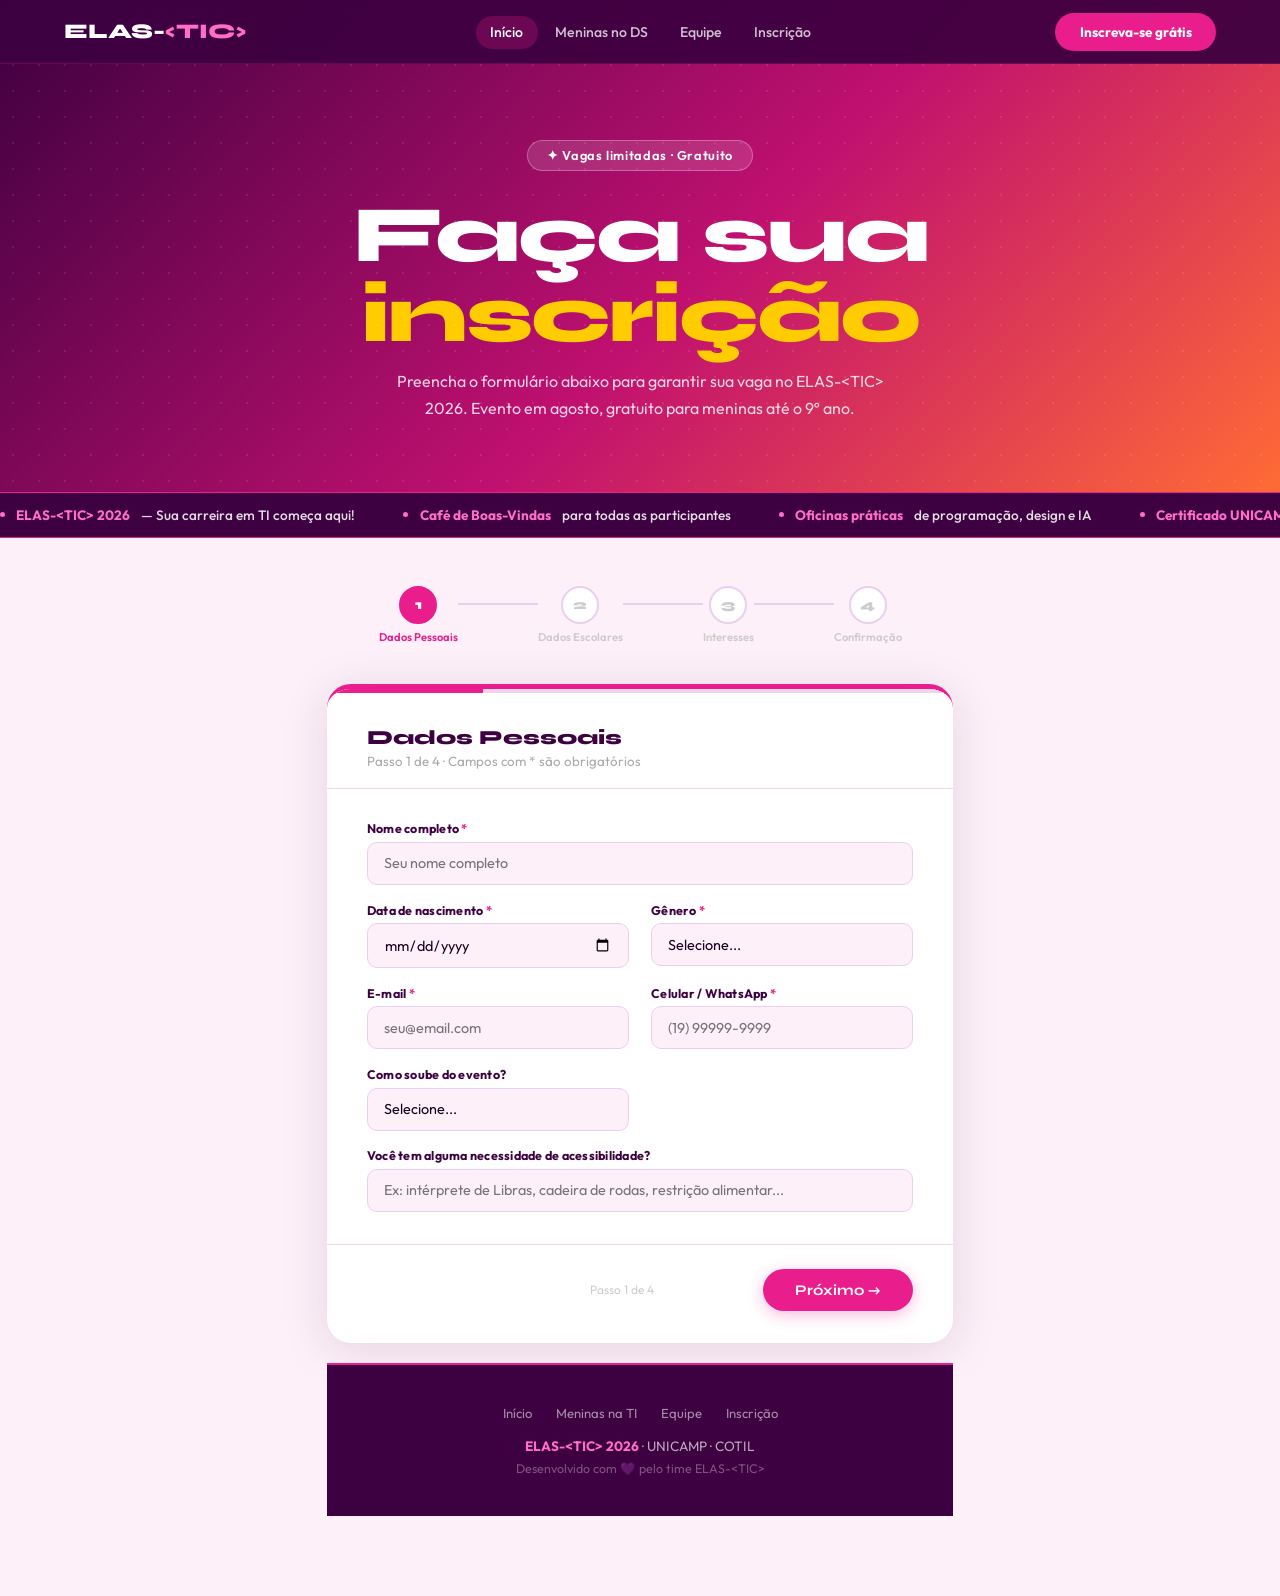
==== inscricao.html @ ea5838b5 "Add files via upload" ====
<!DOCTYPE html>
<html lang="pt-BR">
<head>
<meta charset="UTF-8">
<meta name="viewport" content="width=device-width,initial-scale=1.0">
<title>Inscrição | ELAS-&lt;TIC&gt; 2026</title>
<link rel="stylesheet" href="shared.css">
<style>
/* ===== INSCRIÇÃO PAGE ===== */
 
.page-hero {
  padding: 140px 6vw 70px;
  background: var(--grad-main);
  position: relative; overflow: hidden; text-align: center;
}
.page-hero::before {
  content:''; position:absolute; inset:0;
  background-image:radial-gradient(rgba(255,255,255,0.09) 1px,transparent 1px);
  background-size:26px 26px; pointer-events:none;
}
.page-hero h1 {
  font-family:'Syne',sans-serif;
  font-size:clamp(2.5rem,7vw,5rem); font-weight:800;
  color:#fff; line-height:1; letter-spacing:-2px; margin-bottom:0.8rem;
}
.page-hero h1 span { color:var(--amarelo); }
.page-hero p { color:rgba(255,255,255,0.82); max-width:520px; margin:0 auto; font-size:1rem; line-height:1.7; }
 
/* LAYOUT */
.form-page-wrap {
  max-width: 780px;
  margin: 0 auto;
  padding: 3rem 6vw 5rem;
}
 
/* STEP INDICATOR */
.steps-indicator {
  display: flex;
  align-items: center;
  justify-content: center;
  gap: 0;
  margin-bottom: 2.5rem;
}
.step-node {
  display: flex; flex-direction: column; align-items: center; gap: 0.4rem;
  position: relative; z-index: 1;
}
.step-circle {
  width: 38px; height: 38px; border-radius: 50%;
  display: flex; align-items: center; justify-content: center;
  font-family: 'Syne', sans-serif; font-weight: 800; font-size: 0.85rem;
  border: 2px solid #e8d0f0;
  background: #fff; color: #ccc;
  transition: all 0.3s;
}
.step-circle.active { background: var(--rosa); border-color: var(--rosa); color: #fff; }
.step-circle.done { background: var(--roxo-escuro); border-color: var(--roxo-escuro); color: #fff; }
.step-label { font-size: 0.7rem; color: #ccc; font-weight: 600; white-space: nowrap; }
.step-label.active { color: var(--rosa); }
.step-label.done { color: var(--roxo-escuro); }
.step-line {
  flex: 1; height: 2px; background: #e8d0f0;
  min-width: 40px; max-width: 80px;
  transition: background 0.3s;
  margin-bottom: 1.4rem;
}
.step-line.done { background: var(--roxo-escuro); }
 
/* FORM CARD */
.form-card {
  background: #fff;
  border-radius: 24px;
  box-shadow: 0 8px 48px rgba(61,0,64,0.12);
  border-top: 5px solid var(--rosa);
  overflow: hidden;
}
.form-card-header {
  padding: 2rem 2.5rem 1.2rem;
  border-bottom: 1px solid #f0d4ea;
}
.form-card-title {
  font-family: 'Syne', sans-serif;
  font-size: 1.25rem; font-weight: 800;
  color: var(--roxo-escuro); margin-bottom: 0.2rem;
}
.form-card-sub { font-size: 0.83rem; color: #aaa; }
.form-card-body { padding: 2rem 2.5rem; }
 
/* PANELS */
.form-panel { display: none; }
.form-panel.active { display: block; }
 
/* GRID */
.fg { display: grid; grid-template-columns: 1fr 1fr; gap: 1.1rem 1.4rem; }
.fg .full { grid-column: 1 / -1; }
.fgroup { display: flex; flex-direction: column; gap: 0.35rem; }
.flabel { font-size: 0.78rem; font-weight: 700; color: var(--roxo-escuro); letter-spacing: 0.02em; }
.req { color: var(--rosa); }
.finput, .fselect, .ftextarea {
  width: 100%; padding: 0.72rem 1rem;
  border: 1.5px solid #e8d0f0; border-radius: 10px;
  font-family: 'Outfit', sans-serif; font-size: 0.9rem;
  background: var(--rosa-pale); color: var(--texto);
  outline: none; transition: border-color 0.2s, box-shadow 0.2s;
  appearance: none; -webkit-appearance: none;
}
.finput:focus, .fselect:focus, .ftextarea:focus {
  border-color: var(--rosa);
  box-shadow: 0 0 0 3px rgba(233,30,140,0.12);
  background: #fff;
}
.finput.error { border-color: #e55; box-shadow: 0 0 0 3px rgba(220,50,50,0.1); }
.ferror { font-size: 0.72rem; color: #e55; display: none; }
.ferror.show { display: block; }
 
.fdivider {
  font-family: 'Syne', sans-serif; font-size: 0.72rem; font-weight: 700;
  text-transform: uppercase; letter-spacing: 0.1em; color: var(--rosa);
  padding-bottom: 0.5rem; border-bottom: 1px solid #f0d4ea;
  grid-column: 1 / -1; margin-top: 0.6rem;
}
 
/* CHECKBOXES */
.fcheck-group { display: flex; flex-direction: column; gap: 0.5rem; }
.fcheck-item { display: flex; align-items: flex-start; gap: 0.6rem; cursor: pointer; }
.fcheck-item input[type=checkbox] {
  width: 17px; height: 17px; accent-color: var(--rosa);
  margin-top: 2px; flex-shrink: 0; cursor: pointer;
}
.fcheck-item span { font-size: 0.87rem; color: var(--texto-suave); line-height: 1.4; }
 
/* RADIO GROUP */
.fradio-group { display: flex; flex-wrap: wrap; gap: 0.5rem; }
.fradio-pill {
  display: flex; align-items: center; gap: 0.4rem;
  cursor: pointer;
}
.fradio-pill input[type=radio] { display: none; }
.fradio-label {
  padding: 0.4rem 1rem; border-radius: 50px;
  border: 1.5px solid #e8d0f0;
  font-size: 0.83rem; font-weight: 500; color: var(--texto-suave);
  cursor: pointer; transition: all 0.18s;
  background: var(--rosa-pale);
}
.fradio-pill input[type=radio]:checked + .fradio-label {
  background: var(--rosa); border-color: var(--rosa); color: #fff;
}
 
/* NAV BUTTONS */
.form-nav {
  display: flex; justify-content: space-between; align-items: center;
  padding: 1.5rem 2.5rem 2rem;
  border-top: 1px solid #f0d4ea;
  gap: 1rem;
}
.btn-prev {
  background: none; border: 1.5px solid #e8d0f0;
  color: var(--texto-suave); padding: 0.72rem 1.6rem;
  border-radius: 50px; font-family: 'Syne', sans-serif;
  font-weight: 700; font-size: 0.88rem; cursor: pointer;
  transition: all 0.18s;
}
.btn-prev:hover { border-color: var(--rosa); color: var(--rosa); }
.btn-next {
  background: var(--rosa); color: #fff; border: none;
  padding: 0.75rem 2rem; border-radius: 50px;
  font-family: 'Syne', sans-serif; font-weight: 700; font-size: 0.92rem;
  cursor: pointer; transition: all 0.18s;
  box-shadow: 0 4px 16px rgba(233,30,140,0.3);
}
.btn-next:hover { background: var(--rosa-escuro); transform: translateY(-1px); }
.btn-submit-final {
  background: var(--grad-main); color: #fff; border: none;
  padding: 0.9rem 2.4rem; border-radius: 50px;
  font-family: 'Syne', sans-serif; font-weight: 800; font-size: 1rem;
  cursor: pointer; transition: all 0.18s;
  box-shadow: 0 6px 20px rgba(61,0,64,0.25);
}
.btn-submit-final:hover { opacity: 0.92; transform: translateY(-1px); }
 
/* PROGRESS BAR */
.progress-bar-wrap { height: 4px; background: #f0d4ea; }
.progress-bar { height: 4px; background: var(--rosa); transition: width 0.4s; }
 
/* SUCCESS SCREEN */
.success-screen {
  display: none;
  text-align: center; padding: 4rem 2rem;
}
.success-screen.show { display: block; }
.success-icon { font-size: 4rem; margin-bottom: 1rem; }
.success-title {
  font-family: 'Syne', sans-serif; font-size: 1.8rem; font-weight: 800;
  color: var(--roxo-escuro); margin-bottom: 0.5rem;
}
.success-sub { color: var(--texto-suave); font-size: 0.95rem; line-height: 1.7; margin-bottom: 2rem; }
.success-badge {
  display: inline-block; background: var(--rosa-pale);
  border: 1.5px solid rgba(233,30,140,0.2);
  border-radius: 12px; padding: 1rem 2rem;
  font-size: 0.85rem; color: var(--roxo);
  margin-bottom: 2rem;
}
 
/* INFO ASIDE */
.form-aside {
  margin-top: 1.5rem;
  background: var(--rosa-pale);
  border-radius: 16px;
  padding: 1.5rem 1.8rem;
  border-left: 4px solid var(--rosa);
}
.form-aside h4 {
  font-family: 'Syne', sans-serif; font-weight: 800;
  font-size: 0.92rem; color: var(--roxo-escuro); margin-bottom: 0.8rem;
}
.aside-items { display: flex; flex-direction: column; gap: 0.5rem; }
.aside-item { display: flex; gap: 0.7rem; align-items: flex-start; font-size: 0.83rem; color: var(--texto-suave); }
.aside-item span:first-child { flex-shrink: 0; }
 
@media (max-width: 600px) {
  .fg { grid-template-columns: 1fr; }
  .fg .full { grid-column: 1; }
  .fdivider { grid-column: 1; }
  .form-card-body { padding: 1.5rem; }
  .form-card-header { padding: 1.5rem; }
  .form-nav { padding: 1.2rem 1.5rem; }
  .steps-indicator { gap: 0; }
  .step-line { min-width: 20px; }
}
</style>
</head>
<body>
 
<!-- NAVBAR -->
<nav class="navbar">
  <a href="index.html" class="nav-logo">ELAS-<span>&lt;TIC&gt;</span></a>
  <ul class="nav-links" id="navLinks">
    <li><a href="index.html" class="active">Início</a></li>
    <li><a href="meninas-ti.html">Meninas no DS</a></li>
    <li><a href="equipe.html">Equipe</a></li>
    <li><a href="inscricao.html">Inscrição</a></li>
  </ul>
  <a href="inscricao.html" class="nav-cta">Inscreva-se grátis</a>
  <button class="nav-hamburger" id="hamburger" aria-label="Menu">
    <span></span><span></span><span></span>
  </button>
</nav>

<!-- PAGE HERO -->
<section class="page-hero">
  <div class="hero-badge" style="display:inline-block;background:rgba(255,255,255,0.13);border:1px solid rgba(255,255,255,0.28);color:#fff;padding:0.4rem 1.2rem;border-radius:50px;font-size:0.8rem;font-weight:600;letter-spacing:0.05em;margin-bottom:1.5rem">✦ Vagas limitadas · Gratuito</div>
  <h1>Faça sua <span>inscrição</span></h1>
  <p>Preencha o formulário abaixo para garantir sua vaga no ELAS-&lt;TIC&gt; 2026. Evento em agosto, gratuito para meninas até o 9º ano.</p>
</section>
 
<!-- IMAGE TICKER -->
<div class="text-ticker">
  <div class="text-ticker-track">
    <div class="ticker-item"><div class="dot"></div><strong>ELAS-&lt;TIC&gt; 2026</strong> — Sua carreira em TI começa aqui!</div>
    <div class="ticker-item"><div class="dot"></div><strong>Café de Boas-Vindas</strong> para todas as participantes</div>
    <div class="ticker-item"><div class="dot"></div><strong>Oficinas práticas</strong> de programação, design e IA</div>
    <div class="ticker-item"><div class="dot"></div> <strong>Certificado UNICAMP/COTIL</strong> ao final do evento</div>
    <div class="ticker-item"><div class="dot"></div> <strong>Agosto de 2026</strong> — Inscrições abertas!</div>
    <div class="ticker-item"><div class="dot"></div> Para <strong>Um evento exclusivo para meninas até o 9º ano</strong> · entrada gratuita</div>
    <div class="ticker-item"><div class="dot"></div><strong>UNICAMP · COTIL · DEEDUC · MCIO · Mudando Minha História</strong></div>
    <!-- duplicados -->
    <div class="ticker-item"><div class="dot"></div><strong>ELAS-&lt;TIC&gt; 2026</strong> — Sua carreira em TI começa aqui!</div>
    <div class="ticker-item"><div class="dot"></div> <strong>Café de Boas-Vindas</strong> para todas as participantes</div>
    <div class="ticker-item"><div class="dot"></div> <strong>Oficinas práticas</strong> de programação, design e IA</div>
    <div class="ticker-item"><div class="dot"></div><strong>Certificado UNICAMP/COTIL</strong> ao final do evento</div>
    <div class="ticker-item"><div class="dot"></div> <strong>Agosto de 2026</strong> — Inscrições abertas!</div>
    <div class="ticker-item"><div class="dot"></div> Para <strong>meninas do 8º EF ao 3º EM</strong> · entrada gratuita</div>
    <div class="ticker-item"><div class="dot"></div><strong>UNICAMP · COTIL · DEEDUC · MCIO · Mudando Minha História</strong></div>
  </div>
</div>
 
<!-- FORM PAGE WRAP -->
<div class="form-page-wrap">
 
  <!-- STEP INDICATOR -->
  <div class="steps-indicator">
    <div class="step-node">
      <div class="step-circle active" id="sc1">1</div>
      <div class="step-label active" id="sl1">Dados Pessoais</div>
    </div>
    <div class="step-line" id="line1"></div>
    <div class="step-node">
      <div class="step-circle" id="sc2">2</div>
      <div class="step-label" id="sl2">Dados Escolares</div>
    </div>
    <div class="step-line" id="line2"></div>
    <div class="step-node">
      <div class="step-circle" id="sc3">3</div>
      <div class="step-label" id="sl3">Interesses</div>
    </div>
    <div class="step-line" id="line3"></div>
    <div class="step-node">
      <div class="step-circle" id="sc4">4</div>
      <div class="step-label" id="sl4">Confirmação</div>
    </div>
  </div>
 
  <!-- FORM CARD -->
  <div class="form-card" id="formCard">
    <div class="progress-bar-wrap"><div class="progress-bar" id="progressBar" style="width:25%"></div></div>
    <div class="form-card-header">
      <div class="form-card-title" id="panelTitle">👤 Dados Pessoais</div>
      <div class="form-card-sub" id="panelSub">Passo 1 de 4 · Campos com * são obrigatórios</div>
    </div>
 
    <!-- PANEL 1: DADOS PESSOAIS -->
    <div class="form-card-body form-panel active" id="panel1">
      <div class="fg">
        <div class="fgroup full">
          <label class="flabel">Nome completo <span class="req">*</span></label>
          <input class="finput" id="f_nome" type="text" placeholder="Seu nome completo">
          <span class="ferror" id="e_nome">Por favor, informe seu nome completo.</span>
        </div>
        <div class="fgroup">
          <label class="flabel">Data de nascimento <span class="req">*</span></label>
          <input class="finput" id="f_nasc" type="date">
          <span class="ferror" id="e_nasc">Informe sua data de nascimento.</span>
        </div>
        <div class="fgroup">
          <label class="flabel">Gênero <span class="req">*</span></label>
          <select class="fselect" id="f_genero">
            <option value="">Selecione...</option>
            <option>Feminino</option>
            <option>Não-binário</option>
            <option>Prefiro não informar</option>
            <option>Outro</option>
          </select>
        </div>
        <div class="fgroup">
          <label class="flabel">E-mail <span class="req">*</span></label>
          <input class="finput" id="f_email" type="email" placeholder="seu@email.com">
          <span class="ferror" id="e_email">Informe um e-mail válido.</span>
        </div>
        <div class="fgroup">
          <label class="flabel">Celular / WhatsApp <span class="req">*</span></label>
          <input class="finput" id="f_tel" type="tel" placeholder="(19) 99999-9999">
          <span class="ferror" id="e_tel">Informe seu celular.</span>
        </div>
        <div class="fgroup">
          <label class="flabel">Como soube do evento?</label>
          <select class="fselect" id="f_como">
            <option value="">Selecione...</option>
            <option>Instagram</option>
            <option>Escola / Professor(a)</option>
            <option>Amiga ou familiar</option>
            <option>WhatsApp / Grupo</option>
            <option>Site da UNICAMP/COTIL</option>
            <option>Outro</option>
          </select>
        </div>
        <div class="fgroup full">
          <label class="flabel">Você tem alguma necessidade de acessibilidade?</label>
          <input class="finput" id="f_acess" type="text" placeholder="Ex: intérprete de Libras, cadeira de rodas, restrição alimentar...">
        </div>
      </div>
    </div>
 
    <!-- PANEL 2: DADOS ESCOLARES -->
    <div class="form-card-body form-panel" id="panel2">
      <div class="fg">
        <div class="fgroup">
          <label class="flabel">Estado <span class="req">*</span></label>
          <select class="fselect" id="f_estado">
            <option value="">Selecione...</option>
            <option>SP</option><option>RJ</option><option>MG</option>
            <option>RS</option><option>PR</option><option>SC</option>
            <option>BA</option><option>CE</option><option>PE</option>
            <option>GO</option><option>DF</option><option>AM</option>
            <option>PA</option><option>MT</option><option>MS</option>
            <option>Outro</option>
          </select>
          <span class="ferror" id="e_estado">Selecione seu estado.</span>
        </div>
        <div class="fgroup">
          <label class="flabel">Cidade <span class="req">*</span></label>
          <input class="finput" id="f_cidade" type="text" placeholder="Sua cidade">
          <span class="ferror" id="e_cidade">Informe sua cidade.</span>
        </div>
        <div class="fgroup full">
          <label class="flabel">Nome completo da escola <span class="req">*</span></label>
          <input class="finput" id="f_escola" type="text" placeholder="Ex: E.E. Prof. João Silva">
          <span class="ferror" id="e_escola">Informe o nome da sua escola.</span>
        </div>
        <div class="fgroup">
          <label class="flabel">Ano / Série escolar <span class="req">*</span></label>
          <select class="fselect" id="f_serie">
            <option value="">Selecione...</option>
            <optgroup label="Ensino Fundamental">
              <option>6º ano – Ensino Fundamental</option>
              <option>7º ano – Ensino Fundamental</option>
              <option>8º ano – Ensino Fundamental</option>
              <option>9º ano – Ensino Fundamental</option>
            </optgroup>
          </select>
          <span class="ferror" id="e_serie">Selecione seu ano/série.</span>
        </div>
        <div class="fgroup">
          <label class="flabel">Tipo de escola</label>
          <select class="fselect" id="f_tipo_escola">
            <option value="">Selecione...</option>
            <option>Pública estadual</option>
            <option>Pública municipal</option>
            <option>Privada / Particular</option>
            <option>Federal (COTIL, IFSP…)</option>
            <option>Outro</option>
          </select>
        </div>
        <div class="fgroup full">
          <label class="flabel">Turno de estudo</label>
          <div class="fradio-group">
            <label class="fradio-pill"><input type="radio" name="turno" value="Manhã"><span class="fradio-label"> Manhã</span></label>
            <label class="fradio-pill"><input type="radio" name="turno" value="Tarde"><span class="fradio-label">Tarde</span></label>
            <label class="fradio-pill"><input type="radio" name="turno" value="Noite"><span class="fradio-label"> Noite</span></label>
            <label class="fradio-pill"><input type="radio" name="turno" value="Integral"><span class="fradio-label"> Integral</span></label>
          </div>
        </div>
      </div>
    </div>
 
    <!-- PANEL 3: INTERESSES -->
    <div class="form-card-body form-panel" id="panel3">
      <div class="fg">
        <div class="fgroup full">
          <label class="flabel">Quais áreas de TI mais te interessam? <span class="req">*</span> <span style="color:#aaa;font-weight:400">(marque quantas quiser)</span></label>
          <div class="fcheck-group">
            <label class="fcheck-item"><input type="checkbox" name="interesse" value="Programação"><span> Programação / Desenvolvimento de Software</span></label>
            <label class="fcheck-item"><input type="checkbox" name="interesse" value="Design"><span> Design Digital / UX/UI</span></label>
            <label class="fcheck-item"><input type="checkbox" name="interesse" value="IA"><span> Inteligência Artificial / Machine Learning</span></label>
            <label class="fcheck-item"><input type="checkbox" name="interesse" value="Segurança"><span> Segurança da Informação / Cybersecurity</span></label>
            <label class="fcheck-item"><input type="checkbox" name="interesse" value="Redes"><span> Redes / Infraestrutura de TI</span></label>
            <label class="fcheck-item"><input type="checkbox" name="interesse" value="Dados"><span>Ciência de Dados / Análise de Dados</span></label>
            <label class="fcheck-item"><input type="checkbox" name="interesse" value="Mobile"><span> Desenvolvimento Mobile (apps)</span></label>
            <label class="fcheck-item"><input type="checkbox" name="interesse" value="Games"><span> Desenvolvimento de Games</span></label>
            <label class="fcheck-item"><input type="checkbox" name="interesse" value="Robótica"><span> Robótica / IoT</span></label>
            <label class="fcheck-item"><input type="checkbox" name="interesse" value="Não sei"><span> Ainda não sei — quero descobrir!</span></label>
          </div>
          <span class="ferror" id="e_interesse">Marque pelo menos uma área.</span>
        </div>
 
        <div class="fdivider"> Seu nível atual</div>
 
        <div class="fgroup full">
          <label class="flabel">Você já tem alguma experiência com tecnologia?</label>
          <select class="fselect" id="f_exp">
            <option value="">Selecione...</option>
            <option>Nenhuma — sou totalmente iniciante</option>
            <option>Já assisti tutoriais ou cursos online</option>
            <option>Tenho noções básicas de programação</option>
            <option>Já faço projetos pessoais / hobby</option>
            <option>Já trabalho ou faço estágio na área</option>
          </select>
        </div>
 
        <div class="fgroup full">
          <label class="flabel">Por que você quer participar do ELAS-&lt;TIC&gt;?</label>
          <textarea class="ftextarea" id="f_motivo" rows="3" placeholder="Conte um pouquinho sobre o que te motivou a se inscrever..."></textarea>
        </div>
      </div>
    </div>
 
    <!-- PANEL 4: CONFIRMAÇÃO -->
    <div class="form-card-body form-panel" id="panel4">
      <div class="fg">
        <div class="fdivider"> Revisão dos dados</div>
        <div class="fgroup full">
          <div id="reviewBox" style="background:var(--rosa-pale);border-radius:12px;padding:1.2rem 1.4rem;font-size:0.85rem;color:var(--texto-suave);line-height:2;border:1px solid rgba(233,30,140,0.15)"></div>
        </div>
 
        <div class="fdivider">Termos e autorização</div>
 
        <div class="fgroup full">
          <div class="fcheck-group">
            <label class="fcheck-item">
              <input type="checkbox" id="chk_imagem">
              <span>Autorizo o uso de minhas imagens (foto/vídeo) captadas no evento para divulgação do projeto ELAS-&lt;TIC&gt; em redes sociais e materiais institucionais.</span>
            </label>
            <label class="fcheck-item">
              <input type="checkbox" id="chk_lgpd">
              <span>Concordo com o tratamento dos meus dados pessoais conforme a <strong>LGPD</strong> e a <strong>política de privacidade</strong> do evento. Os dados serão usados somente para fins de organização do ELAS-&lt;TIC&gt;.</span>
            </label>
            <label class="fcheck-item">
              <input type="checkbox" id="chk_termos" required>
              <span><strong>*</strong> Li e aceito os <strong>termos de participação</strong> do ELAS-&lt;TIC&gt; 2026 e confirmo que tenho entre 13 e 17 anos, ou possuo autorização dos meus responsáveis.</span>
            </label>
          </div>
          <span class="ferror" id="e_termos">Você precisa aceitar os termos para continuar.</span>
        </div>
      </div>
    </div>
 
    <!-- SUCCESS SCREEN -->
    <div class="success-screen" id="successScreen">
      <div class="success-icon"></div>
      <div class="success-title">Inscrição enviada!</div>
      <p class="success-sub">Obrigada por se inscrever no <strong>ELAS-&lt;TIC&gt; 2026</strong>!<br>
      Em breve você receberá um e-mail de confirmação com todos os detalhes do evento.</p>
      <div class="success-badge">
       COTIL · Limeira · SP &nbsp;|&nbsp;  Agosto de 2026 &nbsp;|&nbsp;  08h00
      </div>
      <a href="index.html" class="btn btn-primary">← Voltar para o início</a>
    </div>
 
    <!-- NAV BUTTONS -->
    <div class="form-nav" id="formNav">
      <button class="btn-prev" id="btnPrev" style="visibility:hidden">← Voltar</button>
      <span style="font-size:0.75rem;color:#ccc" id="stepCounter">Passo 1 de 4</span>
      <button class="btn-next" id="btnNext">Próximo →</button>
    </div>
  </div>
 
  <br>
  
 
<!-- FOOTER -->
<footer class="footer">
  <div class="footer-links">
    <a href="index.html">Início</a>
    <a href="meninas-ti.html">Meninas na TI</a>
    <a href="equipe.html">Equipe</a>
    <a href="inscricao.html">Inscrição</a>
  </div>
  <p><strong>ELAS-&lt;TIC&gt; 2026</strong> · UNICAMP · COTIL</p>
  <p style="margin-top:0.4rem;opacity:0.5;font-size:0.78rem">Desenvolvido com 💜 pelo time ELAS-&lt;TIC&gt;</p>
</footer>
 
<script>
// ---- HAMBURGER ----
document.getElementById('hamburger').addEventListener('click',()=>document.getElementById('navLinks').classList.toggle('open'));
 
// ---- MULTI-STEP FORM ----
let currentStep = 1;
const totalSteps = 4;
 
const panelTitles = [
  ' Dados Pessoais',
  ' Dados Escolares',
  ' Áreas de Interesse',
  ' Confirmação e Termos'
];
 
function updateUI(){
  // panels
  for(let i=1;i<=totalSteps;i++){
    document.getElementById('panel'+i).classList.toggle('active', i===currentStep);
    const sc = document.getElementById('sc'+i);
    const sl = document.getElementById('sl'+i);
    if(i < currentStep){ sc.className='step-circle done'; sc.textContent='✓'; sl.className='step-label done'; }
    else if(i === currentStep){ sc.className='step-circle active'; sc.textContent=i; sl.className='step-label active'; }
    else { sc.className='step-circle'; sc.textContent=i; sl.className='step-label'; }
    if(i < totalSteps){
      document.getElementById('line'+i).className = 'step-line' + (i < currentStep ? ' done' : '');
    }
  }
  // progress bar
  document.getElementById('progressBar').style.width = (currentStep/totalSteps*100)+'%';
  // titles
  document.getElementById('panelTitle').textContent = panelTitles[currentStep-1];
  document.getElementById('panelSub').textContent = `Passo ${currentStep} de ${totalSteps} · Campos com * são obrigatórios`;
  document.getElementById('stepCounter').textContent = `Passo ${currentStep} de ${totalSteps}`;
  // buttons
  document.getElementById('btnPrev').style.visibility = currentStep > 1 ? 'visible' : 'hidden';
  const btnNext = document.getElementById('btnNext');
  if(currentStep === totalSteps){
    btnNext.textContent = ''; btnNext.className = 'btn-submit-final';
    btnNext.textContent = ' Enviar inscrição';
  } else {
    btnNext.textContent = 'Próximo →'; btnNext.className = 'btn-next';
  }
  // review box on step 4
  if(currentStep === 4) buildReview();
}
 
function buildReview(){
  const nome = document.getElementById('f_nome').value;
  const nasc = document.getElementById('f_nasc').value;
  const email = document.getElementById('f_email').value;
  const tel = document.getElementById('f_tel').value;
  const estado = document.getElementById('f_estado').value;
  const cidade = document.getElementById('f_cidade').value;
  const escola = document.getElementById('f_escola').value;
  const serie = document.getElementById('f_serie').value;
  const interesses = [...document.querySelectorAll('input[name=interesse]:checked')].map(c=>c.value).join(', ') || '—';
  document.getElementById('reviewBox').innerHTML = `
    <strong>Nome:</strong> ${nome||'—'}<br>
    <strong>Data de nascimento:</strong> ${nasc||'—'}<br>
    <strong>E-mail:</strong> ${email||'—'}<br>
    <strong>Celular:</strong> ${tel||'—'}<br>
    <strong>Estado / Cidade:</strong> ${estado||'—'} / ${cidade||'—'}<br>
    <strong>Escola:</strong> ${escola||'—'}<br>
    <strong>Ano/Série:</strong> ${serie||'—'}<br>
    <strong>Interesses em TI:</strong> ${interesses}
  `;
}
 
function validateStep(step){
  let ok = true;
  const show = (id, msg) => {
    const el = document.getElementById(id);
    if(el){ el.classList.add('show'); el.textContent = msg; }
    ok = false;
  };
  const hide = id => { const el=document.getElementById(id); if(el) el.classList.remove('show'); };
  const val = id => (document.getElementById(id)||{}).value||'';
 
  if(step===1){
    val('f_nome').trim().length<3 ? show('e_nome','Informe seu nome completo.') : hide('e_nome');
    !val('f_nasc') ? show('e_nasc','Informe sua data de nascimento.') : hide('e_nasc');
    !val('f_email').includes('@') ? show('e_email','Informe um e-mail válido.') : hide('e_email');
    val('f_tel').trim().length<8 ? show('e_tel','Informe seu celular com DDD.') : hide('e_tel');
  }
  if(step===2){
    !val('f_estado') ? show('e_estado','Selecione seu estado.') : hide('e_estado');
    val('f_cidade').trim().length<2 ? show('e_cidade','Informe sua cidade.') : hide('e_cidade');
    val('f_escola').trim().length<3 ? show('e_escola','Informe o nome da sua escola.') : hide('e_escola');
    !val('f_serie') ? show('e_serie','Selecione seu ano/série.') : hide('e_serie');
  }
  if(step===3){
    const checked = document.querySelectorAll('input[name=interesse]:checked').length;
    checked===0 ? show('e_interesse','Marque pelo menos uma área de interesse.') : hide('e_interesse');
    if(checked===0) ok=false;
  }
  if(step===4){
    const termos = document.getElementById('chk_termos').checked;
    !termos ? show('e_termos','Você precisa aceitar os termos para finalizar a inscrição.') : hide('e_termos');
  }
  return ok;
}
 
document.getElementById('btnNext').addEventListener('click', () => {
  if(!validateStep(currentStep)) return;
  if(currentStep < totalSteps){ currentStep++; updateUI(); window.scrollTo({top:320,behavior:'smooth'}); }
  else {
    // submit
    document.getElementById('formCard').querySelector('.progress-bar-wrap').style.display='none';
    document.getElementById('formCard').querySelector('.form-card-header').style.display='none';
    for(let i=1;i<=4;i++) document.getElementById('panel'+i).style.display='none';
    document.getElementById('formNav').style.display='none';
    document.getElementById('successScreen').classList.add('show');
    window.scrollTo({top:300,behavior:'smooth'});
  }
});
 
document.getElementById('btnPrev').addEventListener('click', () => {
  if(currentStep > 1){ currentStep--; updateUI(); window.scrollTo({top:320,behavior:'smooth'}); }
});
 
updateUI();
</script>
</body>
</html>
---- shared.css ----
/* ===== ELAS-<TIC> 2026 — Shared Styles ===== */
@import url('https://fonts.googleapis.com/css2?family=Syne:wght@400;600;700;800&family=Outfit:wght@300;400;500;600&display=swap');
 
:root {
  --rosa:        #e91e8c;
  --rosa-escuro: #b8106e;
  --rosa-claro:  #ff6ec7;
  --rosa-pale:   #fdf0f8;
  --laranja:     #ff6b35;
  --amarelo:     #ffcc02;
  --roxo:        #6a0572;
  --roxo-escuro: #3d0040;
  --roxo-mid:    #55035c;
  --branco:      #ffffff;
  --texto:       #1a0020;
  --texto-suave: #6b4070;
 
  --grad-main:   linear-gradient(135deg, #3d0040 0%, #c01070 55%, #ff6b35 100%);
  --grad-card:   linear-gradient(135deg, #6a0572 0%, #e91e8c 100%);
  --grad-soft:   linear-gradient(135deg, #fdf0f8 0%, #ffe4f6 100%);
 
  --shadow-sm:   0 2px 12px rgba(233,30,140,0.08);
  --shadow-md:   0 6px 28px rgba(233,30,140,0.14);
  --shadow-lg:   0 16px 48px rgba(61,0,64,0.18);
  --radius:      18px;
  --radius-sm:   10px;
}
 
*, *::before, *::after { margin:0; padding:0; box-sizing:border-box; }
html { scroll-behavior:smooth; font-size:16px; }
 
body {
  font-family: 'Outfit', sans-serif;
  background: var(--rosa-pale);
  color: var(--texto);
  overflow-x: hidden;
  -webkit-font-smoothing: antialiased;
}
 
/* ---- NAVBAR ---- */
.navbar {
  position: fixed; top:0; left:0; width:100%; z-index:999;
  background: rgba(61,0,64,0.94);
  backdrop-filter: blur(14px);
  -webkit-backdrop-filter: blur(14px);
  border-bottom: 1px solid rgba(233,30,140,0.25);
  height: 64px;
  display: flex; align-items:center;
  padding: 0 5vw;
  gap: 2rem;
}
.nav-logo {
  font-family:'Syne',sans-serif; font-weight:800; font-size:1.3rem;
  color:#fff; text-decoration:none; white-space:nowrap; flex-shrink:0;
}
.nav-logo span { color:var(--rosa-claro); }
.nav-links {
  display:flex; gap:0.2rem; list-style:none;
  flex:1; justify-content:center;
}
.nav-links a {
  color:rgba(255,255,255,0.75); text-decoration:none;
  font-size:0.88rem; font-weight:500;
  padding:0.45rem 0.9rem; border-radius:50px;
  transition:all 0.2s;
  white-space:nowrap;
}
.nav-links a:hover, .nav-links a.active {
  color:#fff; background:rgba(233,30,140,0.25);
}
.nav-cta {
  background:var(--rosa); color:#fff;
  padding:0.5rem 1.4rem; border-radius:50px;
  text-decoration:none; font-weight:700; font-size:0.85rem;
  transition:all 0.2s; white-space:nowrap; flex-shrink:0;
  border:2px solid transparent;
}
.nav-cta:hover { background:transparent; border-color:var(--rosa-claro); color:var(--rosa-claro); }
 
.nav-hamburger {
  display:none; flex-direction:column; gap:5px; cursor:pointer;
  margin-left:auto; background:none; border:none; padding:4px;
}
.nav-hamburger span {
  display:block; width:22px; height:2px;
  background:#fff; border-radius:2px; transition:all 0.3s;
}
 
/* ---- IMAGE TICKER (thin carousel) ---- */
.img-ticker {
  overflow:hidden;
  background:var(--roxo-escuro);
  border-top:2px solid var(--rosa);
  border-bottom:2px solid var(--rosa);
  height:96px;
  display:flex; align-items:center;
}
.img-ticker-track {
  display:flex; gap:12px; align-items:center;
  animation: tickerScroll 30s linear infinite;
  width:max-content;
}
.img-ticker-track:hover { animation-play-state:paused; }
.ticker-img {
  width:140px; height:72px; border-radius:8px;
  object-fit:cover; flex-shrink:0;
  border:2px solid rgba(233,30,140,0.3);
}
.ticker-label {
  color:rgba(255,255,255,0.6); font-size:0.75rem;
  font-weight:600; letter-spacing:0.08em;
  text-transform:uppercase; white-space:nowrap;
  padding:0 1rem; flex-shrink:0;
}
@keyframes tickerScroll {
  from { transform:translateX(0); }
  to   { transform:translateX(-50%); }
}
 
/* ---- TEXT TICKER ---- */
.text-ticker {
  overflow:hidden; background:var(--roxo-escuro);
  border-top:1.5px solid var(--rosa); border-bottom:1.5px solid var(--rosa);
  padding:0.8rem 0;
}
.text-ticker-track {
  display:flex; gap:3rem; animation:tickerScroll 28s linear infinite;
  width:max-content;
}
.text-ticker-track:hover { animation-play-state:paused; }
.ticker-item {
  display:flex; align-items:center; gap:0.7rem;
  color:rgba(255,255,255,0.85); font-size:0.85rem; font-weight:500;
  white-space:nowrap;
}
.ticker-item .dot {
  width:5px; height:5px; border-radius:50%;
  background:var(--rosa-claro); flex-shrink:0;
}
.ticker-item strong { color:var(--rosa-claro); }
 
/* ---- SECTION COMMONS ---- */
.section { padding:5.5rem 6vw; }
.section--dark { background:var(--grad-main); position:relative; overflow:hidden; }
.section--dark::before {
  content:''; position:absolute; inset:0;
  background-image:radial-gradient(rgba(255,255,255,0.07) 1px, transparent 1px);
  background-size:24px 24px; pointer-events:none;
}
.section--white { background:#fff; }
.section--pale  { background:var(--rosa-pale); }
 
.section-tag {
  font-family:'Syne',sans-serif; font-size:0.75rem; font-weight:700;
  letter-spacing:0.15em; text-transform:uppercase;
  color:var(--rosa); margin-bottom:0.7rem; display:block;
}
.section-tag--light { color:rgba(255,255,255,0.6); }
 
.section-title {
  font-family:'Syne',sans-serif;
  font-size:clamp(1.9rem,4vw,2.9rem); font-weight:800;
  line-height:1.1; color:var(--roxo-escuro); margin-bottom:1rem;
}
.section-title--light { color:#fff; }
.section-title span { color:var(--rosa); }
.section-title--light span { color:var(--amarelo); }
 
.section-body {
  font-size:1rem; line-height:1.75;
  color:var(--texto-suave); max-width:580px;
}
.section-body--light { color:rgba(255,255,255,0.8); }
 
/* ---- BUTTONS ---- */
.btn {
  display:inline-flex; align-items:center; gap:0.5rem;
  padding:0.8rem 2rem; border-radius:50px;
  font-family:'Syne',sans-serif; font-weight:700; font-size:0.95rem;
  text-decoration:none; cursor:pointer; border:2px solid transparent;
  transition:all 0.2s;
}
.btn-primary { background:var(--rosa); color:#fff; }
.btn-primary:hover { background:var(--rosa-escuro); transform:translateY(-2px); box-shadow:var(--shadow-md); }
.btn-white { background:#fff; color:var(--roxo-escuro); }
.btn-white:hover { background:var(--rosa-pale); transform:translateY(-2px); }
.btn-outline-white { border-color:rgba(255,255,255,0.6); color:#fff; }
.btn-outline-white:hover { background:rgba(255,255,255,0.12); }
 
/* ---- CARDS ---- */
.card {
  background:#fff; border-radius:var(--radius);
  padding:2rem 1.6rem;
  box-shadow:var(--shadow-sm);
  border:1px solid rgba(233,30,140,0.1);
  transition:transform 0.2s, box-shadow 0.2s;
}
.card:hover { transform:translateY(-4px); box-shadow:var(--shadow-md); }
.card-glass {
  background:rgba(255,255,255,0.1);
  backdrop-filter:blur(8px);
  border:1px solid rgba(255,255,255,0.2);
  border-radius:var(--radius);
  padding:2rem 1.6rem;
  transition:transform 0.2s, background 0.2s;
}
.card-glass:hover { transform:translateY(-4px); background:rgba(255,255,255,0.18); }
 
/* ---- FOOTER ---- */
.footer {
  background:var(--roxo-escuro);
  border-top:2px solid var(--rosa);
  padding:2.5rem 6vw;
  text-align:center;
  color:rgba(255,255,255,0.65); font-size:0.85rem;
}
.footer strong { color:var(--rosa-claro); }
.footer-links { display:flex; gap:1.5rem; justify-content:center; flex-wrap:wrap; margin-bottom:1rem; }
.footer-links a { color:rgba(255,255,255,0.55); text-decoration:none; font-size:0.82rem; transition:color 0.2s; }
.footer-links a:hover { color:var(--rosa-claro); }
 
/* ---- MODAL ---- */
.modal-overlay {
  position:fixed; inset:0; z-index:2000;
  background:rgba(0,0,0,0.55); backdrop-filter:blur(4px);
  display:flex; align-items:center; justify-content:center;
  opacity:0; pointer-events:none;
  transition:opacity 0.25s;
  padding:1.5rem;
}
.modal-overlay.open { opacity:1; pointer-events:all; }
.modal-box {
  background:#fff; border-radius:24px;
  padding:2.5rem; max-width:420px; width:100%;
  position:relative;
  box-shadow: 0 24px 80px rgba(0,0,0,0.3);
  transform:scale(0.92) translateY(16px);
  transition:transform 0.25s;
  border-top:5px solid var(--rosa);
}
.modal-overlay.open .modal-box { transform:scale(1) translateY(0); }
.modal-close {
  position:absolute; top:1rem; right:1rem;
  background:none; border:none; cursor:pointer;
  font-size:1.4rem; color:#aaa; line-height:1;
  transition:color 0.2s;
}
.modal-close:hover { color:var(--rosa); }
 
/* ---- TEAM AVATAR ---- */
.team-grid {
  display:flex; flex-wrap:wrap; gap:1.5rem;
  justify-content:center; margin-top:2.5rem;
}
.team-card {
  display:flex; flex-direction:column; align-items:center; gap:0.7rem;
  cursor:pointer; width:130px;
}
.team-avatar {
  width:100px; height:100px; border-radius:50%;
  background:var(--grad-main);
  display:flex; align-items:center; justify-content:center;
  font-family:'Syne',sans-serif; font-size:1.8rem; font-weight:800;
  color:#fff; border:3px solid transparent;
  transition:all 0.22s;
  box-shadow:var(--shadow-sm);
  overflow:hidden; position:relative;
}
.team-avatar img { width:100%; height:100%; object-fit:cover; }
.team-card:hover .team-avatar {
  transform:scale(1.06);
  border-color:var(--rosa);
  box-shadow:0 0 0 4px rgba(233,30,140,0.2), var(--shadow-md);
}
.team-name { font-weight:600; font-size:0.82rem; text-align:center; color:var(--roxo-escuro); }
.team-role { font-size:0.73rem; color:var(--rosa); font-weight:500; }
 
/* ---- FORMS ---- */
.form-wrapper {
  max-width:720px; margin:3rem auto 0;
  background:#fff; border-radius:24px; padding:2.8rem;
  box-shadow:var(--shadow-lg); border-top:5px solid var(--rosa);
}
.form-title { font-family:'Syne',sans-serif; font-size:1.45rem; font-weight:800; color:var(--roxo-escuro); margin-bottom:0.3rem; }
.form-subtitle { font-size:0.88rem; color:#999; margin-bottom:1.8rem; }
.form-step-bar { display:flex; gap:0.4rem; margin-bottom:2rem; }
.form-step { flex:1; height:4px; border-radius:99px; background:#f0d4ea; }
.form-step.active { background:var(--rosa); }
.form-grid { display:grid; grid-template-columns:1fr 1fr; gap:1.1rem 1.4rem; }
.form-group { display:flex; flex-direction:column; gap:0.35rem; }
.form-group.full { grid-column:1/-1; }
.form-label { font-size:0.8rem; font-weight:700; color:var(--roxo-escuro); letter-spacing:0.02em; }
.req { color:var(--rosa); }
.form-input, .form-select, .form-textarea {
  width:100%; padding:0.72rem 1rem;
  border:1.5px solid #e8d0f0; border-radius:var(--radius-sm);
  font-family:'Outfit',sans-serif; font-size:0.92rem;
  background:var(--rosa-pale); color:var(--texto);
  outline:none; transition:border-color 0.2s, box-shadow 0.2s;
}
.form-input:focus, .form-select:focus, .form-textarea:focus {
  border-color:var(--rosa);
  box-shadow:0 0 0 3px rgba(233,30,140,0.12);
  background:#fff;
}
.form-divider {
  font-family:'Syne',sans-serif; font-size:0.75rem; font-weight:700;
  text-transform:uppercase; letter-spacing:0.1em; color:var(--rosa);
  margin:1.6rem 0 0.8rem; padding-bottom:0.5rem;
  border-bottom:1px solid #f0d4ea; grid-column:1/-1;
}
.checkbox-group { display:flex; flex-direction:column; gap:0.5rem; }
.checkbox-item { display:flex; align-items:flex-start; gap:0.6rem; cursor:pointer; }
.checkbox-item input[type=checkbox] { width:17px; height:17px; accent-color:var(--rosa); margin-top:2px; flex-shrink:0; }
.checkbox-item span { font-size:0.88rem; color:var(--texto-suave); line-height:1.4; }
.btn-submit {
  width:100%; background:var(--grad-main); color:#fff; border:none;
  padding:1rem; border-radius:12px; font-family:'Syne',sans-serif;
  font-weight:700; font-size:1rem; cursor:pointer; margin-top:1.5rem;
  transition:opacity 0.2s, transform 0.15s; grid-column:1/-1;
}
.btn-submit:hover { opacity:0.9; transform:translateY(-1px); }
 
/* ---- RESPONSIVE ---- */
@media (max-width:768px) {
  .nav-links { display:none; }
  .nav-links.open {
    display:flex; flex-direction:column;
    position:fixed; top:64px; left:0; width:100%;
    background:rgba(61,0,64,0.97); padding:1.5rem 5vw 2rem;
    gap:0.5rem; border-bottom:2px solid var(--rosa);
  }
  .nav-hamburger { display:flex; }
  .section { padding:4rem 5vw; }
  .form-grid { grid-template-columns:1fr; }
  .form-group.full { grid-column:1; }
  .form-divider { grid-column:1; }
  .btn-submit { grid-column:1; }
}
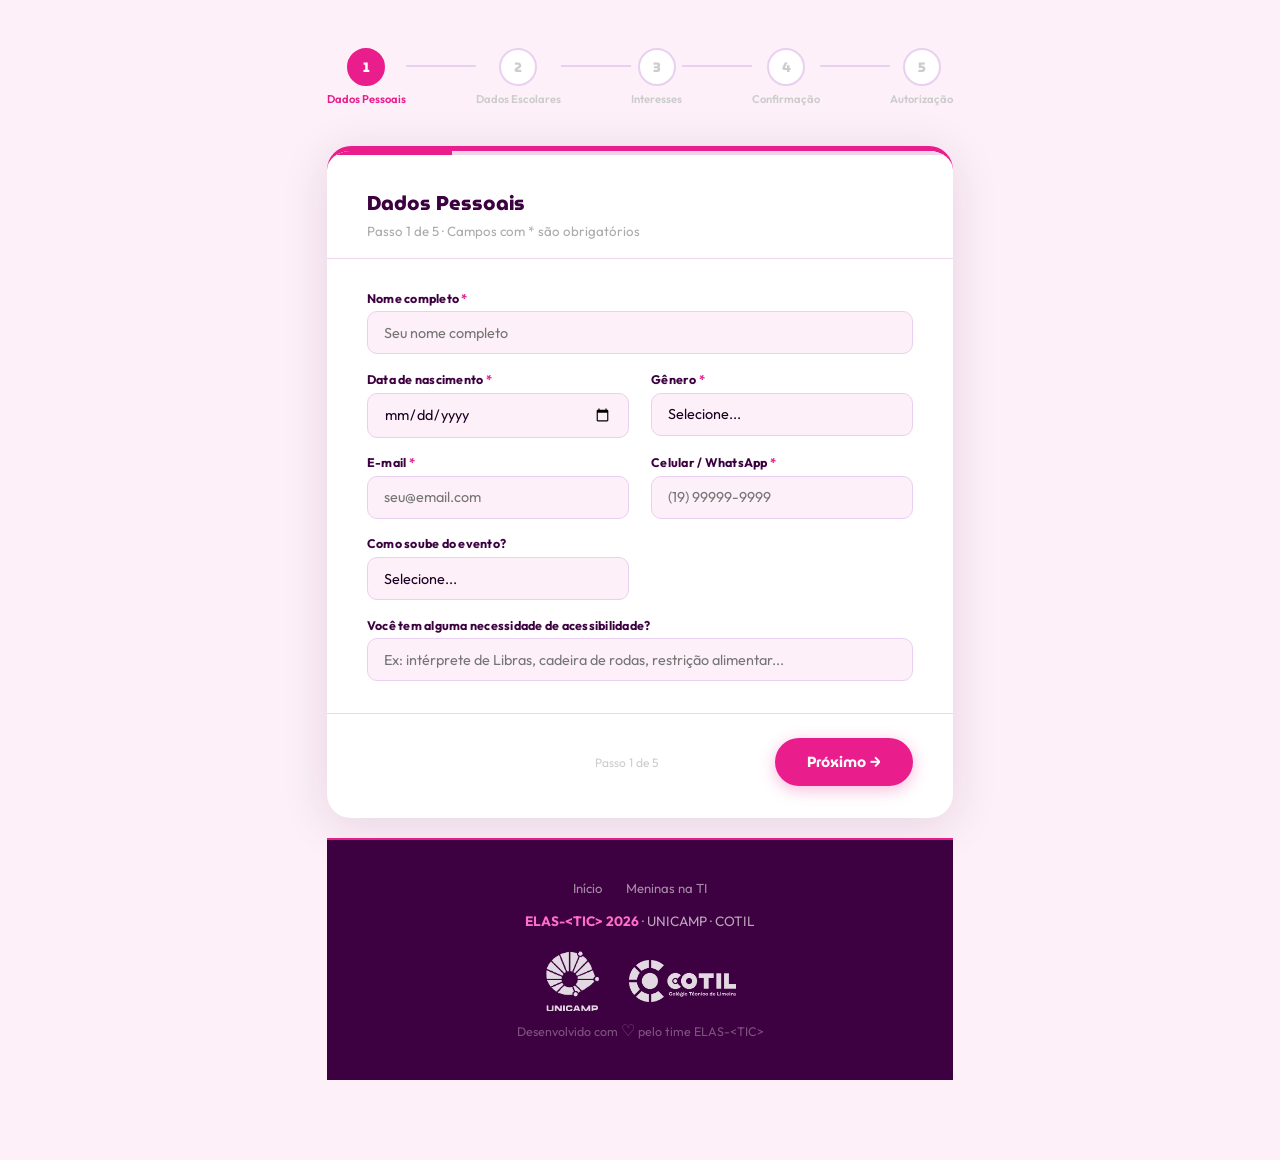
==== commit 421bf395: "mais atualizações" ====
--- a/inscricao.html
+++ b/inscricao.html
@@ -1,9 +1,10 @@
-<!DOCTYPE html>
+﻿<!DOCTYPE html>
 <html lang="pt-BR">
 <head>
 <meta charset="UTF-8">
 <meta name="viewport" content="width=device-width,initial-scale=1.0">
 <title>Inscrição | ELAS-&lt;TIC&gt; 2026</title>
+<link rel="icon" type="image/png" href="img/logo.png">
 <link rel="stylesheet" href="shared.css">
 <style>
 /* ===== INSCRIÇÃO PAGE ===== */
@@ -19,7 +20,7 @@
   background-size:26px 26px; pointer-events:none;
 }
 .page-hero h1 {
-  font-family:'Syne',sans-serif;
+  font-family:'MuseoModerno',sans-serif;
   font-size:clamp(2.5rem,7vw,5rem); font-weight:800;
   color:#fff; line-height:1; letter-spacing:-2px; margin-bottom:0.8rem;
 }
@@ -48,7 +49,7 @@
 .step-circle {
   width: 38px; height: 38px; border-radius: 50%;
   display: flex; align-items: center; justify-content: center;
-  font-family: 'Syne', sans-serif; font-weight: 800; font-size: 0.85rem;
+  font-family: 'MuseoModerno', sans-serif; font-weight: 800; font-size: 0.85rem;
   border: 2px solid #e8d0f0;
   background: #fff; color: #ccc;
   transition: all 0.3s;
@@ -79,7 +80,7 @@
   border-bottom: 1px solid #f0d4ea;
 }
 .form-card-title {
-  font-family: 'Syne', sans-serif;
+  font-family: 'MuseoModerno', sans-serif;
   font-size: 1.25rem; font-weight: 800;
   color: var(--roxo-escuro); margin-bottom: 0.2rem;
 }
@@ -114,7 +115,7 @@
 .ferror.show { display: block; }
  
 .fdivider {
-  font-family: 'Syne', sans-serif; font-size: 0.72rem; font-weight: 700;
+  font-family: 'MuseoModerno', sans-serif; font-size: 0.72rem; font-weight: 700;
   text-transform: uppercase; letter-spacing: 0.1em; color: var(--rosa);
   padding-bottom: 0.5rem; border-bottom: 1px solid #f0d4ea;
   grid-column: 1 / -1; margin-top: 0.6rem;
@@ -157,7 +158,7 @@
 .btn-prev {
   background: none; border: 1.5px solid #e8d0f0;
   color: var(--texto-suave); padding: 0.72rem 1.6rem;
-  border-radius: 50px; font-family: 'Syne', sans-serif;
+  border-radius: 50px; font-family: 'MuseoModerno', sans-serif;
   font-weight: 700; font-size: 0.88rem; cursor: pointer;
   transition: all 0.18s;
 }
@@ -165,7 +166,7 @@
 .btn-next {
   background: var(--rosa); color: #fff; border: none;
   padding: 0.75rem 2rem; border-radius: 50px;
-  font-family: 'Syne', sans-serif; font-weight: 700; font-size: 0.92rem;
+  font-family: 'MuseoModerno', sans-serif; font-weight: 700; font-size: 0.92rem;
   cursor: pointer; transition: all 0.18s;
   box-shadow: 0 4px 16px rgba(233,30,140,0.3);
 }
@@ -173,7 +174,7 @@
 .btn-submit-final {
   background: var(--grad-main); color: #fff; border: none;
   padding: 0.9rem 2.4rem; border-radius: 50px;
-  font-family: 'Syne', sans-serif; font-weight: 800; font-size: 1rem;
+  font-family: 'MuseoModerno', sans-serif; font-weight: 800; font-size: 1rem;
   cursor: pointer; transition: all 0.18s;
   box-shadow: 0 6px 20px rgba(61,0,64,0.25);
 }
@@ -191,7 +192,7 @@
 .success-screen.show { display: block; }
 .success-icon { font-size: 4rem; margin-bottom: 1rem; }
 .success-title {
-  font-family: 'Syne', sans-serif; font-size: 1.8rem; font-weight: 800;
+  font-family: 'MuseoModerno', sans-serif; font-size: 1.8rem; font-weight: 800;
   color: var(--roxo-escuro); margin-bottom: 0.5rem;
 }
 .success-sub { color: var(--texto-suave); font-size: 0.95rem; line-height: 1.7; margin-bottom: 2rem; }
@@ -212,12 +213,16 @@
   border-left: 4px solid var(--rosa);
 }
 .form-aside h4 {
-  font-family: 'Syne', sans-serif; font-weight: 800;
+  font-family: 'MuseoModerno', sans-serif; font-weight: 800;
   font-size: 0.92rem; color: var(--roxo-escuro); margin-bottom: 0.8rem;
 }
 .aside-items { display: flex; flex-direction: column; gap: 0.5rem; }
 .aside-item { display: flex; gap: 0.7rem; align-items: flex-start; font-size: 0.83rem; color: var(--texto-suave); }
 .aside-item span:first-child { flex-shrink: 0; }
+
+.meuHidden {
+  display: none;
+}
  
 @media (max-width: 600px) {
   .fg { grid-template-columns: 1fr; }
@@ -232,50 +237,7 @@
 </style>
 </head>
 <body>
- 
-<!-- NAVBAR -->
-<nav class="navbar">
-  <a href="index.html" class="nav-logo">ELAS-<span>&lt;TIC&gt;</span></a>
-  <ul class="nav-links" id="navLinks">
-    <li><a href="index.html" class="active">Início</a></li>
-    <li><a href="meninas-ti.html">Meninas no DS</a></li>
-    <li><a href="equipe.html">Equipe</a></li>
-    <li><a href="inscricao.html">Inscrição</a></li>
-  </ul>
-  <a href="inscricao.html" class="nav-cta">Inscreva-se grátis</a>
-  <button class="nav-hamburger" id="hamburger" aria-label="Menu">
-    <span></span><span></span><span></span>
-  </button>
-</nav>
-
-<!-- PAGE HERO -->
-<section class="page-hero">
-  <div class="hero-badge" style="display:inline-block;background:rgba(255,255,255,0.13);border:1px solid rgba(255,255,255,0.28);color:#fff;padding:0.4rem 1.2rem;border-radius:50px;font-size:0.8rem;font-weight:600;letter-spacing:0.05em;margin-bottom:1.5rem">✦ Vagas limitadas · Gratuito</div>
-  <h1>Faça sua <span>inscrição</span></h1>
-  <p>Preencha o formulário abaixo para garantir sua vaga no ELAS-&lt;TIC&gt; 2026. Evento em agosto, gratuito para meninas até o 9º ano.</p>
-</section>
- 
-<!-- IMAGE TICKER -->
-<div class="text-ticker">
-  <div class="text-ticker-track">
-    <div class="ticker-item"><div class="dot"></div><strong>ELAS-&lt;TIC&gt; 2026</strong> — Sua carreira em TI começa aqui!</div>
-    <div class="ticker-item"><div class="dot"></div><strong>Café de Boas-Vindas</strong> para todas as participantes</div>
-    <div class="ticker-item"><div class="dot"></div><strong>Oficinas práticas</strong> de programação, design e IA</div>
-    <div class="ticker-item"><div class="dot"></div> <strong>Certificado UNICAMP/COTIL</strong> ao final do evento</div>
-    <div class="ticker-item"><div class="dot"></div> <strong>Agosto de 2026</strong> — Inscrições abertas!</div>
-    <div class="ticker-item"><div class="dot"></div> Para <strong>Um evento exclusivo para meninas até o 9º ano</strong> · entrada gratuita</div>
-    <div class="ticker-item"><div class="dot"></div><strong>UNICAMP · COTIL · DEEDUC · MCIO · Mudando Minha História</strong></div>
-    <!-- duplicados -->
-    <div class="ticker-item"><div class="dot"></div><strong>ELAS-&lt;TIC&gt; 2026</strong> — Sua carreira em TI começa aqui!</div>
-    <div class="ticker-item"><div class="dot"></div> <strong>Café de Boas-Vindas</strong> para todas as participantes</div>
-    <div class="ticker-item"><div class="dot"></div> <strong>Oficinas práticas</strong> de programação, design e IA</div>
-    <div class="ticker-item"><div class="dot"></div><strong>Certificado UNICAMP/COTIL</strong> ao final do evento</div>
-    <div class="ticker-item"><div class="dot"></div> <strong>Agosto de 2026</strong> — Inscrições abertas!</div>
-    <div class="ticker-item"><div class="dot"></div> Para <strong>meninas do 8º EF ao 3º EM</strong> · entrada gratuita</div>
-    <div class="ticker-item"><div class="dot"></div><strong>UNICAMP · COTIL · DEEDUC · MCIO · Mudando Minha História</strong></div>
-  </div>
-</div>
- 
+
 <!-- FORM PAGE WRAP -->
 <div class="form-page-wrap">
  
@@ -300,14 +262,19 @@
       <div class="step-circle" id="sc4">4</div>
       <div class="step-label" id="sl4">Confirmação</div>
     </div>
+    <div class="step-line" id="line4"></div>
+    <div class="step-node">
+      <div class="step-circle" id="sc5">5</div>
+      <div class="step-label" id="sl5">Autorização</div>
+    </div>
   </div>
- 
+
   <!-- FORM CARD -->
   <div class="form-card" id="formCard">
-    <div class="progress-bar-wrap"><div class="progress-bar" id="progressBar" style="width:25%"></div></div>
+    <div class="progress-bar-wrap"><div class="progress-bar" id="progressBar" style="width:20%"></div></div>
     <div class="form-card-header">
       <div class="form-card-title" id="panelTitle">👤 Dados Pessoais</div>
-      <div class="form-card-sub" id="panelSub">Passo 1 de 4 · Campos com * são obrigatórios</div>
+      <div class="form-card-sub" id="panelSub">Passo 1 de 5 · Campos com * são obrigatórios</div>
     </div>
  
     <!-- PANEL 1: DADOS PESSOAIS -->
@@ -327,10 +294,10 @@
           <label class="flabel">Gênero <span class="req">*</span></label>
           <select class="fselect" id="f_genero">
             <option value="">Selecione...</option>
-            <option>Feminino</option>
+            <!--<option>Feminino</option>
             <option>Não-binário</option>
             <option>Prefiro não informar</option>
-            <option>Outro</option>
+            <option>Outro</option>-->
           </select>
         </div>
         <div class="fgroup">
@@ -352,7 +319,8 @@
             <option>Amiga ou familiar</option>
             <option>WhatsApp / Grupo</option>
             <option>Site da UNICAMP/COTIL</option>
-            <option>Outro</option>
+            <option value="outro">Outro</option>
+            <input type="text" placeholder="Conte para gente!" style="border-bottom: 0.1em solid var(--rosa); text-decoration: none; appearance: none; outline: none; border-left: none; border-right: none; border-top: none; padding: 1em" class="meuOutro meuHidden">
           </select>
         </div>
         <div class="fgroup full">
@@ -398,6 +366,11 @@
               <option>8º ano – Ensino Fundamental</option>
               <option>9º ano – Ensino Fundamental</option>
             </optgroup>
+            <optgroup label="Ensino Médio">
+              <option>1º ano – Ensino Médio</option>
+              <option>2º ano – Ensino Médio</option>
+              <option>3º ano – Ensino Médio</option>
+            </optgroup>
           </select>
           <span class="ferror" id="e_serie">Selecione seu ano/série.</span>
         </div>
@@ -408,9 +381,9 @@
             <option>Pública estadual</option>
             <option>Pública municipal</option>
             <option>Privada / Particular</option>
-            <option>Federal (COTIL, IFSP…)</option>
-            <option>Outro</option>
+            <option value="outro">Outro</option>
           </select>
+          <input type="text" placeholder="Conte para gente!" style="border-bottom: 0.1em solid var(--rosa); text-decoration: none; appearance: none; outline: none; border-left: none; border-right: none; border-top: none; padding: 1em" class="meuOutroEscola meuHidden">
         </div>
         <div class="fgroup full">
           <label class="flabel">Turno de estudo</label>
@@ -454,7 +427,6 @@
             <option>Já assisti tutoriais ou cursos online</option>
             <option>Tenho noções básicas de programação</option>
             <option>Já faço projetos pessoais / hobby</option>
-            <option>Já trabalho ou faço estágio na área</option>
           </select>
         </div>
  
@@ -485,16 +457,25 @@
               <input type="checkbox" id="chk_lgpd">
               <span>Concordo com o tratamento dos meus dados pessoais conforme a <strong>LGPD</strong> e a <strong>política de privacidade</strong> do evento. Os dados serão usados somente para fins de organização do ELAS-&lt;TIC&gt;.</span>
             </label>
-            <label class="fcheck-item">
-              <input type="checkbox" id="chk_termos" required>
-              <span><strong>*</strong> Li e aceito os <strong>termos de participação</strong> do ELAS-&lt;TIC&gt; 2026 e confirmo que tenho entre 13 e 17 anos, ou possuo autorização dos meus responsáveis.</span>
-            </label>
           </div>
           <span class="ferror" id="e_termos">Você precisa aceitar os termos para continuar.</span>
         </div>
       </div>
     </div>
- 
+
+    <!-- PANEL 5: AUTORIZAÇÃO DOS RESPONSÁVEIS -->
+    <div class="form-card-body form-panel" id="panel5">
+      <div class="fg">
+        <div class="fgroup full">
+          <div class="fdivider"> Autorização dos responsáveis</div>
+          <p style="font-size:0.9rem;color:var(--texto-suave);line-height:1.7">
+            Como o ELAS-&lt;TIC&gt; é voltado a meninas menores de idade, será necessário o envio de uma autorização assinada pelos pais ou responsáveis legais para a participação no evento.
+            Em breve, esta etapa trará o modelo de autorização para download e o campo de envio do documento assinado (foto ou PDF).
+          </p>
+        </div>
+      </div>
+    </div>
+
     <!-- SUCCESS SCREEN -->
     <div class="success-screen" id="successScreen">
       <div class="success-icon"></div>
@@ -502,7 +483,7 @@
       <p class="success-sub">Obrigada por se inscrever no <strong>ELAS-&lt;TIC&gt; 2026</strong>!<br>
       Em breve você receberá um e-mail de confirmação com todos os detalhes do evento.</p>
       <div class="success-badge">
-       COTIL · Limeira · SP &nbsp;|&nbsp;  Agosto de 2026 &nbsp;|&nbsp;  08h00
+       COTIL · Limeira · SP &nbsp;|&nbsp;  15 de agosto de 2026 &nbsp;|&nbsp;  08h00
       </div>
       <a href="index.html" class="btn btn-primary">← Voltar para o início</a>
     </div>
@@ -523,27 +504,41 @@
   <div class="footer-links">
     <a href="index.html">Início</a>
     <a href="meninas-ti.html">Meninas na TI</a>
-    <a href="equipe.html">Equipe</a>
-    <a href="inscricao.html">Inscrição</a>
   </div>
   <p><strong>ELAS-&lt;TIC&gt; 2026</strong> · UNICAMP · COTIL</p>
-  <p style="margin-top:0.4rem;opacity:0.5;font-size:0.78rem">Desenvolvido com 💜 pelo time ELAS-&lt;TIC&gt;</p>
+  <div class="footer-logos">
+    <img src="img/logo-unicamp.png" alt="Logo UNICAMP" class="logo-unicamp">
+    <img src="img/logo-cotil.png" alt="Logo COTIL">
+  </div>
+  <p style="margin-top:0.4rem;opacity:0.5;font-size:0.78rem">Desenvolvido com <span style="font-size:1.3em">♡</span> pelo time ELAS-&lt;TIC&gt;</p>
 </footer>
  
 <script>
-// ---- HAMBURGER ----
-document.getElementById('hamburger').addEventListener('click',()=>document.getElementById('navLinks').classList.toggle('open'));
- 
 // ---- MULTI-STEP FORM ----
 let currentStep = 1;
-const totalSteps = 4;
- 
+const totalSteps = 5;
+
 const panelTitles = [
   ' Dados Pessoais',
   ' Dados Escolares',
   ' Áreas de Interesse',
-  ' Confirmação e Termos'
+  ' Confirmação e Termos',
+  ' Autorização dos Responsáveis'
 ];
+
+const meuOutro = document.querySelector(".meuOutro");
+const minhaDiv = document.querySelector("#f_como");
+
+minhaDiv.addEventListener('change', () => {
+  meuOutro.classList.toggle('meuHidden', minhaDiv.value !== "outro");
+});
+
+const meuOutroEscola = document.querySelector(".meuOutroEscola");
+const minhaDivEscola = document.querySelector("#f_tipo_escola");
+
+minhaDivEscola.addEventListener('change', () => {
+  meuOutroEscola.classList.toggle('meuHidden', minhaDivEscola.value !== "outro");
+});
  
 function updateUI(){
   // panels
@@ -640,7 +635,7 @@
     // submit
     document.getElementById('formCard').querySelector('.progress-bar-wrap').style.display='none';
     document.getElementById('formCard').querySelector('.form-card-header').style.display='none';
-    for(let i=1;i<=4;i++) document.getElementById('panel'+i).style.display='none';
+    for(let i=1;i<=totalSteps;i++) document.getElementById('panel'+i).style.display='none';
     document.getElementById('formNav').style.display='none';
     document.getElementById('successScreen').classList.add('show');
     window.scrollTo({top:300,behavior:'smooth'});
--- a/shared.css
+++ b/shared.css
@@ -1,5 +1,5 @@
-/* ===== ELAS-<TIC> 2026 — Shared Styles ===== */
-@import url('https://fonts.googleapis.com/css2?family=Syne:wght@400;600;700;800&family=Outfit:wght@300;400;500;600&display=swap');
+﻿/* ===== ELAS-<TIC> 2026 — Shared Styles ===== */
+@import url('https://fonts.googleapis.com/css2?family=MuseoModerno:wght@400;600;700;800&family=Outfit:wght@300;400;500;600&display=swap');
  
 :root {
   --rosa:        #e91e8c;
@@ -50,8 +50,12 @@
   gap: 2rem;
 }
 .nav-logo {
-  font-family:'Syne',sans-serif; font-weight:800; font-size:1.3rem;
+  font-family:'MuseoModerno',sans-serif; font-weight:800; font-size:1.3rem;
   color:#fff; text-decoration:none; white-space:nowrap; flex-shrink:0;
+  display:flex; align-items:center; gap:0.5rem;
+}
+.nav-logo-img {
+  height:34px; width:auto; object-fit:contain; display:block;
 }
 .nav-logo span { color:var(--rosa-claro); }
 .nav-links {
@@ -67,6 +71,9 @@
 }
 .nav-links a:hover, .nav-links a.active {
   color:#fff; background:rgba(233,30,140,0.25);
+}
+.nav-links:hover a.active:not(:hover) {
+  color:rgba(255,255,255,0.75); background:transparent;
 }
 .nav-cta {
   background:var(--rosa); color:#fff;
@@ -151,14 +158,14 @@
 .section--pale  { background:var(--rosa-pale); }
  
 .section-tag {
-  font-family:'Syne',sans-serif; font-size:0.75rem; font-weight:700;
+  font-family:'MuseoModerno',sans-serif; font-size:0.75rem; font-weight:700;
   letter-spacing:0.15em; text-transform:uppercase;
   color:var(--rosa); margin-bottom:0.7rem; display:block;
 }
 .section-tag--light { color:rgba(255,255,255,0.6); }
  
 .section-title {
-  font-family:'Syne',sans-serif;
+  font-family:'MuseoModerno',sans-serif;
   font-size:clamp(1.9rem,4vw,2.9rem); font-weight:800;
   line-height:1.1; color:var(--roxo-escuro); margin-bottom:1rem;
 }
@@ -176,7 +183,7 @@
 .btn {
   display:inline-flex; align-items:center; gap:0.5rem;
   padding:0.8rem 2rem; border-radius:50px;
-  font-family:'Syne',sans-serif; font-weight:700; font-size:0.95rem;
+  font-family:'MuseoModerno',sans-serif; font-weight:700; font-size:0.95rem;
   text-decoration:none; cursor:pointer; border:2px solid transparent;
   transition:all 0.2s;
 }
@@ -215,6 +222,17 @@
   color:rgba(255,255,255,0.65); font-size:0.85rem;
 }
 .footer strong { color:var(--rosa-claro); }
+.footer-logos {
+  display:flex; align-items:center; justify-content:center;
+  gap:1.8rem; margin-top:1.2rem;
+}
+.footer-logos img {
+  height:42px; width:auto; object-fit:contain;
+  filter:brightness(0) invert(1); opacity:0.85;
+}
+.footer-logos img.logo-unicamp {
+  height:64px;
+}
 .footer-links { display:flex; gap:1.5rem; justify-content:center; flex-wrap:wrap; margin-bottom:1rem; }
 .footer-links a { color:rgba(255,255,255,0.55); text-decoration:none; font-size:0.82rem; transition:color 0.2s; }
 .footer-links a:hover { color:var(--rosa-claro); }
@@ -260,7 +278,7 @@
   width:100px; height:100px; border-radius:50%;
   background:var(--grad-main);
   display:flex; align-items:center; justify-content:center;
-  font-family:'Syne',sans-serif; font-size:1.8rem; font-weight:800;
+  font-family:'MuseoModerno',sans-serif; font-size:1.8rem; font-weight:800;
   color:#fff; border:3px solid transparent;
   transition:all 0.22s;
   box-shadow:var(--shadow-sm);
@@ -281,7 +299,7 @@
   background:#fff; border-radius:24px; padding:2.8rem;
   box-shadow:var(--shadow-lg); border-top:5px solid var(--rosa);
 }
-.form-title { font-family:'Syne',sans-serif; font-size:1.45rem; font-weight:800; color:var(--roxo-escuro); margin-bottom:0.3rem; }
+.form-title { font-family:'MuseoModerno',sans-serif; font-size:1.45rem; font-weight:800; color:var(--roxo-escuro); margin-bottom:0.3rem; }
 .form-subtitle { font-size:0.88rem; color:#999; margin-bottom:1.8rem; }
 .form-step-bar { display:flex; gap:0.4rem; margin-bottom:2rem; }
 .form-step { flex:1; height:4px; border-radius:99px; background:#f0d4ea; }
@@ -304,7 +322,7 @@
   background:#fff;
 }
 .form-divider {
-  font-family:'Syne',sans-serif; font-size:0.75rem; font-weight:700;
+  font-family:'MuseoModerno',sans-serif; font-size:0.75rem; font-weight:700;
   text-transform:uppercase; letter-spacing:0.1em; color:var(--rosa);
   margin:1.6rem 0 0.8rem; padding-bottom:0.5rem;
   border-bottom:1px solid #f0d4ea; grid-column:1/-1;
@@ -315,7 +333,7 @@
 .checkbox-item span { font-size:0.88rem; color:var(--texto-suave); line-height:1.4; }
 .btn-submit {
   width:100%; background:var(--grad-main); color:#fff; border:none;
-  padding:1rem; border-radius:12px; font-family:'Syne',sans-serif;
+  padding:1rem; border-radius:12px; font-family:'MuseoModerno',sans-serif;
   font-weight:700; font-size:1rem; cursor:pointer; margin-top:1.5rem;
   transition:opacity 0.2s, transform 0.15s; grid-column:1/-1;
 }
@@ -331,6 +349,9 @@
     gap:0.5rem; border-bottom:2px solid var(--rosa);
   }
   .nav-hamburger { display:flex; }
+  .nav-links.open a.active {
+    color:rgba(255,255,255,0.75); background:transparent;
+  }
   .section { padding:4rem 5vw; }
   .form-grid { grid-template-columns:1fr; }
   .form-group.full { grid-column:1; }
